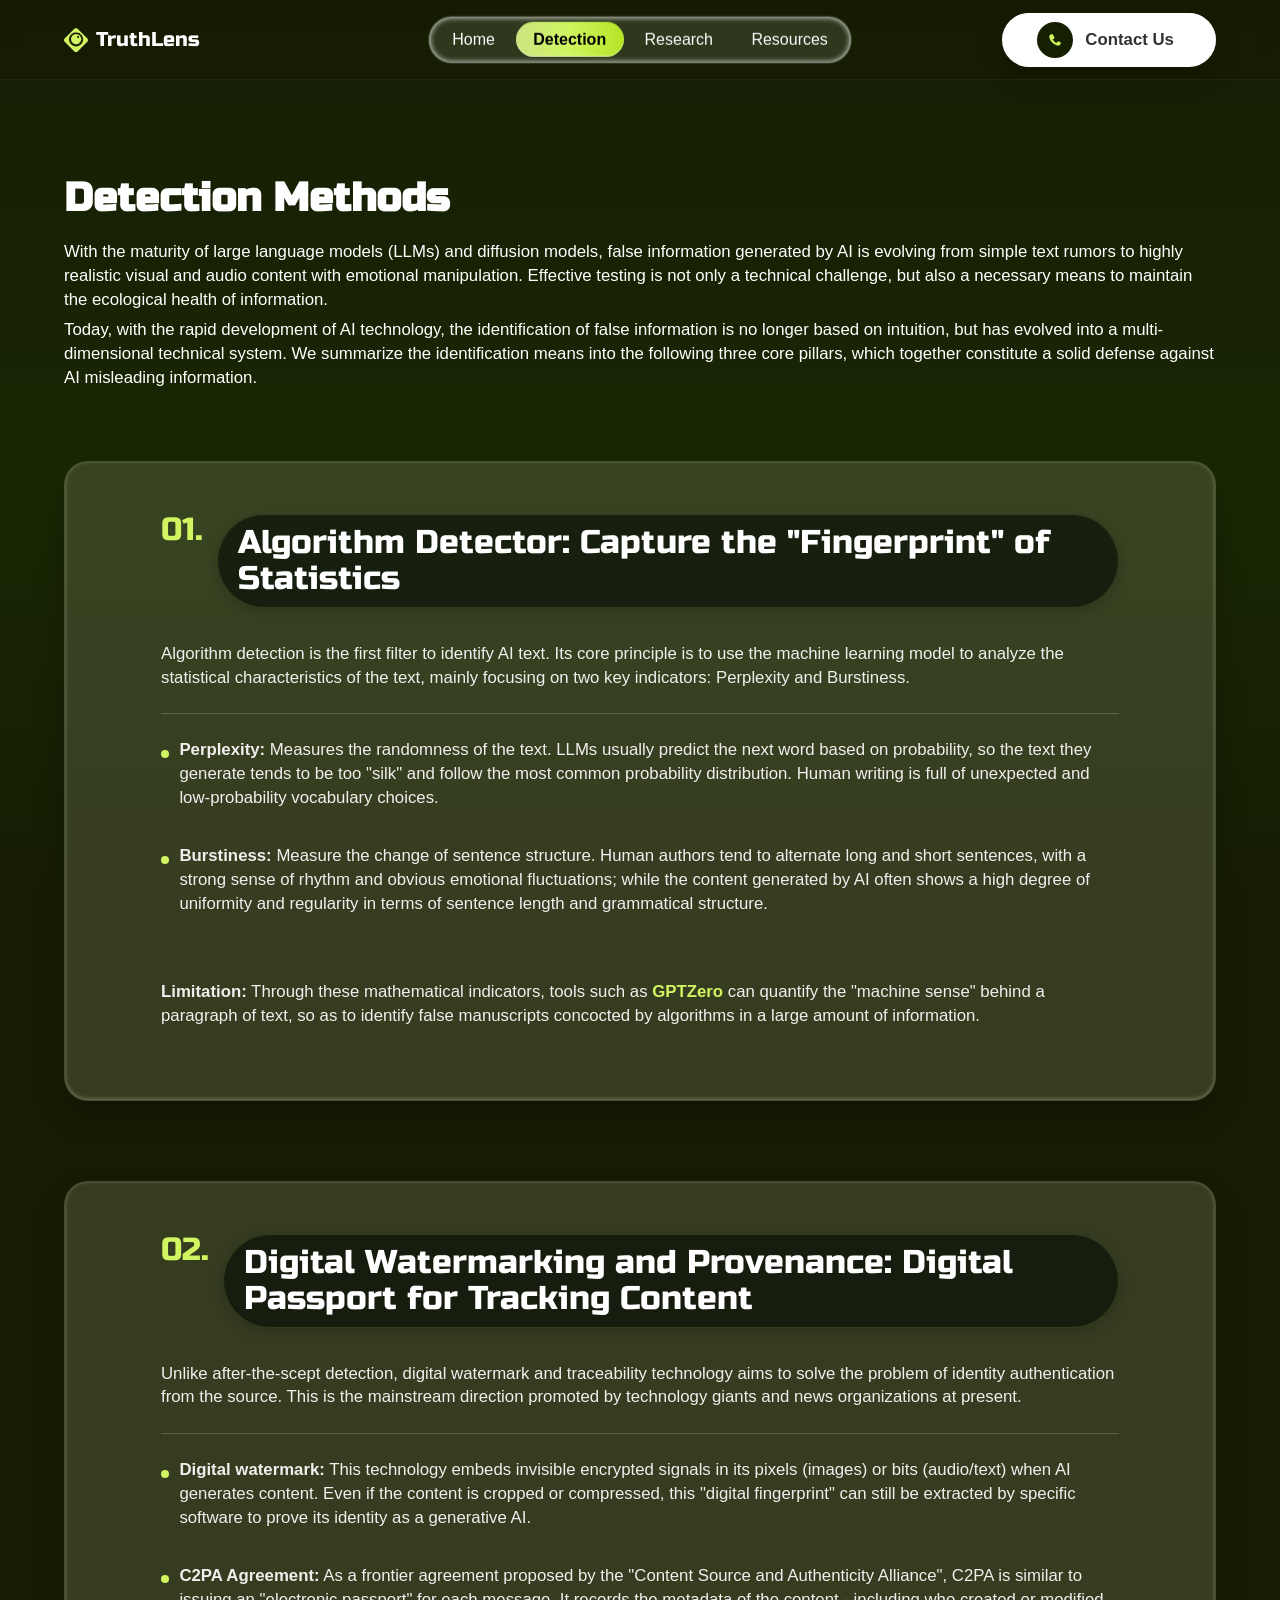
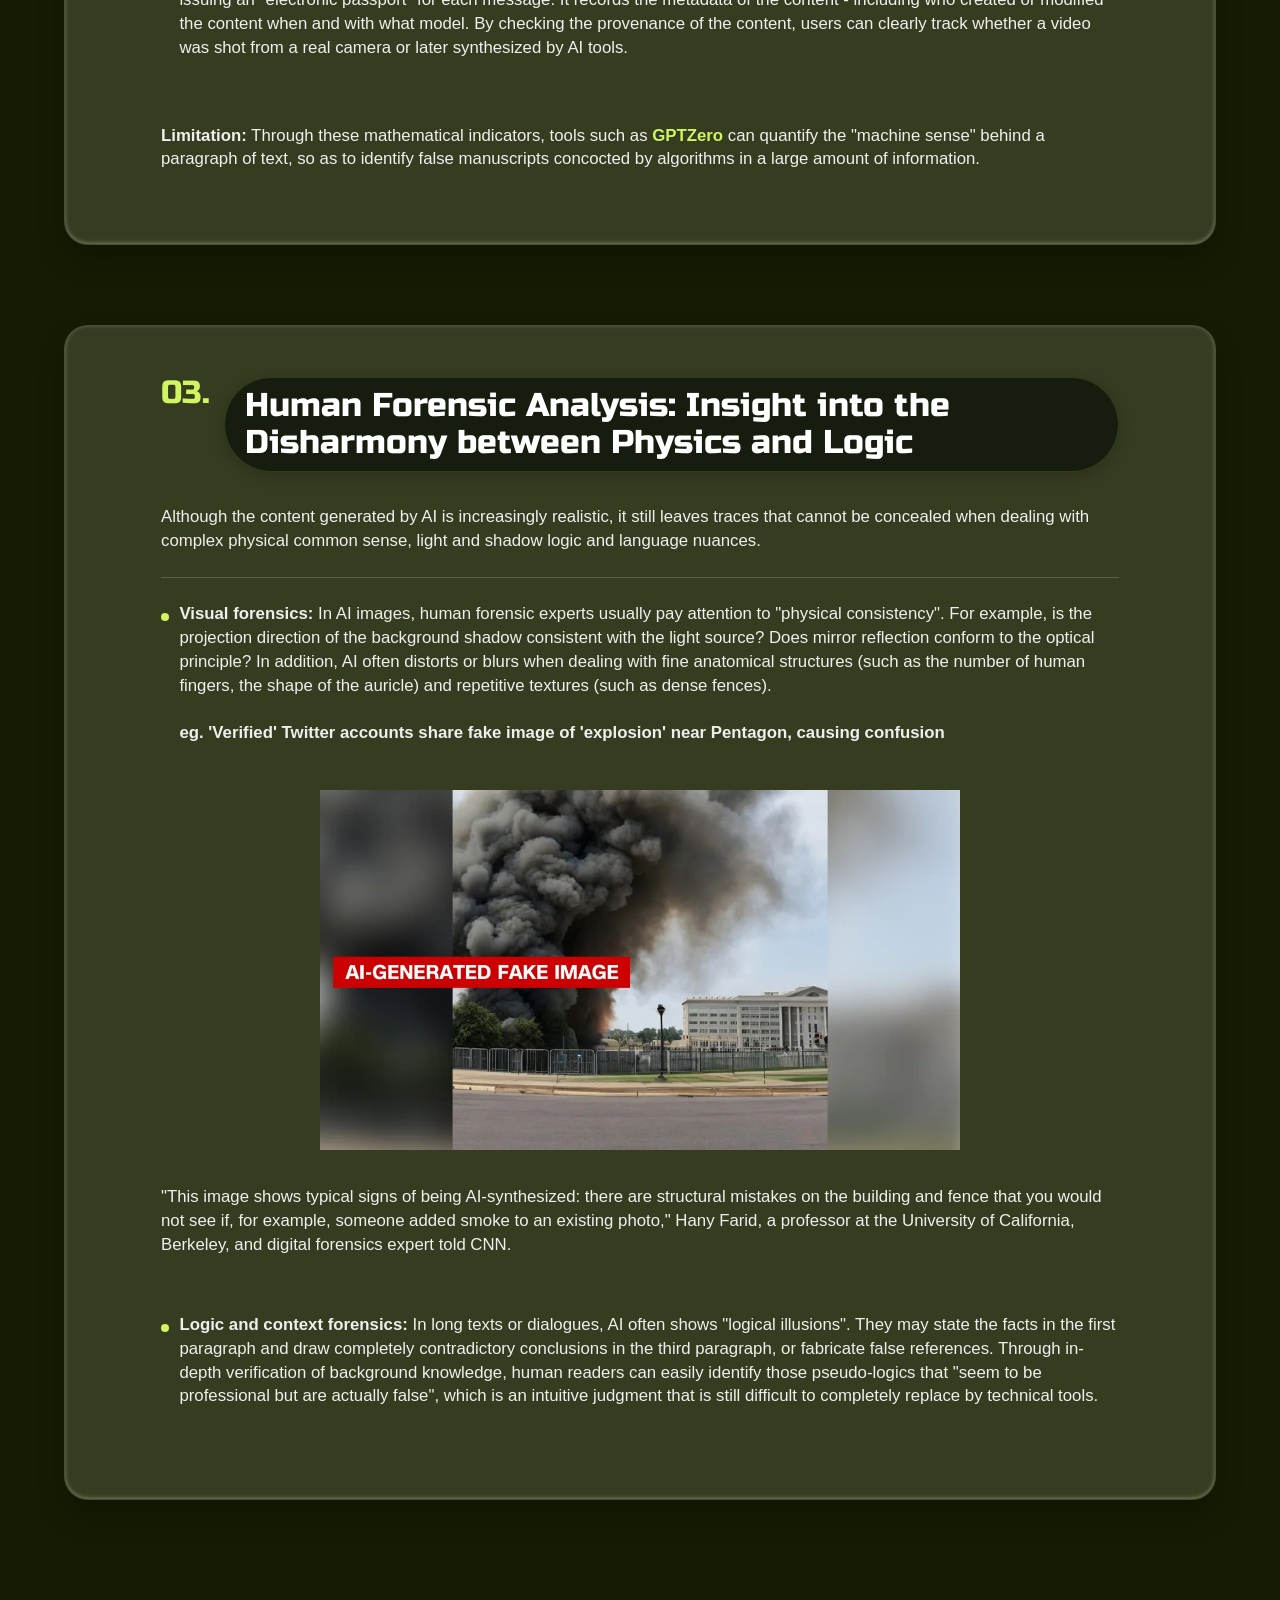
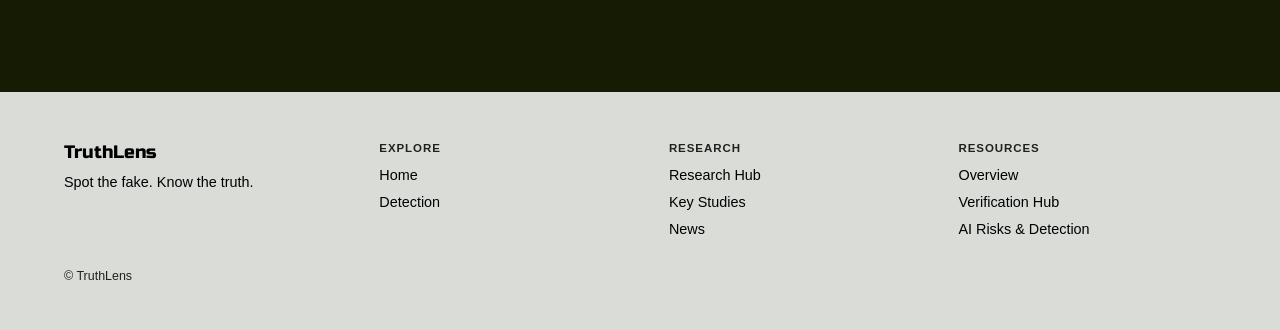
==== detection.html @ dc4f5277 "首次上传" ====
﻿<!DOCTYPE html>
<html lang="en">
  <head>
    <meta charset="utf-8" />
    <meta name="viewport" content="width=device-width, initial-scale=1" />
    <title>Detection - TruthLens</title>
    <link rel="stylesheet" href="css/main.css" />
  </head>
  <body class="tl-page-detection">
    <header class="tl-header">
      <div class="tl-header__inner wrap">
        <a class="tl-brand" href="index.html">
          <img
            src="assets/figma/logo-mark.svg"
            width="24"
            height="24"
            alt=""
          />
          <span class="tl-brand__text">TruthLens</span>
        </a>
        <button
          type="button"
          class="tl-nav-toggle"
          aria-expanded="false"
          aria-controls="tl-nav"
        >
          Menu
        </button>
        <nav id="tl-nav" class="tl-nav" aria-label="Primary">
          <div class="tl-nav__track">
            <a class="tl-nav__item" href="index.html">Home</a>
            <a class="tl-nav__item is-active" href="detection.html">Detection</a>
            <div class="tl-nav__drop">
              <a class="tl-nav__item" href="research.html">Research</a>
              <div class="tl-nav__drop-panel tl-nav__drop-panel--soft tl-nav__drop-panel--research" role="menu">
                <a href="research-key-studies.html" role="menuitem">Key Studies</a>
                <a href="research-news.html" role="menuitem">News</a>
              </div>
            </div>
            <div class="tl-nav__drop">
              <a class="tl-nav__item" href="resources.html">Resources</a>
              <div class="tl-nav__drop-panel tl-nav__drop-panel--soft tl-nav__drop-panel--resources" role="menu">
                <a href="resources-verification-hub.html" role="menuitem">Verification Hub</a>
                <a href="resources-ai-risks.html" role="menuitem">AI Risks &amp; Detection</a>
              </div>
            </div>
          </div>
          <a
            class="tl-contact"
            href="mailto:hello@truthlens.example"
          >
            <img
              src="assets/figma/phone-icon.svg"
              alt=""
              width="18"
              height="18"
            />
            <span>Contact Us</span>
          </a>
        </nav>
      </div>
    </header>

    <main class="tl-section tl-section--tight-top">
      <div class="wrap" style="padding-top: 4rem">
        <h1 class="tl-h2">Detection Methods</h1>
        <div class="tl-page-intro">
          <p>
            With the maturity of large language models (LLMs) and diffusion
            models, false information generated by AI is evolving from simple
            text rumors to highly realistic visual and audio content with
            emotional manipulation. Effective testing is not only a technical
            challenge, but also a necessary means to maintain the ecological
            health of information.
          </p>
          <p>
            Today, with the rapid development of AI technology, the
            identification of false information is no longer based on intuition,
            but has evolved into a multi-dimensional technical system. We
            summarize the identification means into the following three core
            pillars, which together constitute a solid defense against AI
            misleading information.
          </p>
        </div>

        <article
          id="detect-algorithm"
          class="tl-module tl-module--detect"
          data-accordion
          data-open="true"
        >
          <button
            type="button"
            class="tl-module__toggle"
            data-accordion-toggle
            aria-controls="detect-algorithm-body"
            aria-expanded="true"
          >
            <span class="tl-module__head">
              <span class="tl-module__num">01.</span>
              <span class="tl-module__title"
                >Algorithm Detector: Capture the "Fingerprint" of Statistics</span
              >
            </span>
            <span class="tl-module__chev" aria-hidden="true"></span>
          </button>
          <div id="detect-algorithm-body" class="tl-module__body" data-accordion-body>
            <p>
              Algorithm detection is the first filter to identify AI text. Its
              core principle is to use the machine learning model to analyze
              the statistical characteristics of the text, mainly focusing on
              two key indicators: Perplexity and Burstiness.
            </p>
            <hr class="tl-module__rule" />
            <ul>
              <li>
                <strong>Perplexity:</strong> Measures the randomness of the
                text. LLMs usually predict the next word based on probability,
                so the text they generate tends to be too "silk" and follow the
                most common probability distribution. Human writing is full of
                unexpected and low-probability vocabulary choices.
              </li>
              <li>
                <strong>Burstiness:</strong> Measure the change of sentence
                structure. Human authors tend to alternate long and short
                sentences, with a strong sense of rhythm and obvious emotional
                fluctuations; while the content generated by AI often shows a
                high degree of uniformity and regularity in terms of sentence
                length and grammatical structure.
              </li>
            </ul>
            <p class="tl-module__limit">
              <strong>Limitation:</strong> Through these mathematical
              indicators, tools such as
              <span class="tl-note-link">GPTZero</span> can quantify the
              "machine sense" behind a paragraph of text, so as to identify
              false manuscripts concocted by algorithms in a large amount of
              information.
            </p>
          </div>
        </article>

        <article
          id="detect-provenance"
          class="tl-module tl-module--detect"
          data-accordion
          data-open="true"
        >
          <button
            type="button"
            class="tl-module__toggle"
            data-accordion-toggle
            aria-controls="detect-provenance-body"
            aria-expanded="true"
          >
            <span class="tl-module__head">
              <span class="tl-module__num">02.</span>
              <span class="tl-module__title"
                >Digital Watermarking and Provenance: Digital Passport for
                Tracking Content</span
              >
            </span>
            <span class="tl-module__chev" aria-hidden="true"></span>
          </button>
          <div id="detect-provenance-body" class="tl-module__body" data-accordion-body>
            <p>
              Unlike after-the-scept detection, digital watermark and
              traceability technology aims to solve the problem of identity
              authentication from the source. This is the mainstream direction
              promoted by technology giants and news organizations at present.
            </p>
            <hr class="tl-module__rule" />
            <ul>
              <li>
                <strong>Digital watermark:</strong> This technology embeds
                invisible encrypted signals in its pixels (images) or bits
                (audio/text) when AI generates content. Even if the content is
                cropped or compressed, this "digital fingerprint" can still be
                extracted by specific software to prove its identity as a
                generative AI.
              </li>
              <li>
                <strong>C2PA Agreement:</strong> As a frontier agreement
                proposed by the "Content Source and Authenticity Alliance",
                C2PA is similar to issuing an "electronic passport" for each
                message. It records the metadata of the content - including who
                created or modified the content when and with what model. By
                checking the provenance of the content, users can clearly track
                whether a video was shot from a real camera or later
                synthesized by AI tools.
              </li>
            </ul>
            <p class="tl-module__limit">
              <strong>Limitation:</strong> Through these mathematical
              indicators, tools such as
              <span class="tl-note-link">GPTZero</span> can quantify the
              "machine sense" behind a paragraph of text, so as to identify
              false manuscripts concocted by algorithms in a large amount of
              information.
            </p>
          </div>
        </article>

        <article
          id="detect-forensics"
          class="tl-module tl-module--detect"
          data-accordion
          data-open="true"
        >
          <button
            type="button"
            class="tl-module__toggle"
            data-accordion-toggle
            aria-controls="detect-forensics-body"
            aria-expanded="true"
          >
            <span class="tl-module__head">
              <span class="tl-module__num">03.</span>
              <span class="tl-module__title"
                >Human Forensic Analysis: Insight into the Disharmony between
                Physics and Logic</span
              >
            </span>
            <span class="tl-module__chev" aria-hidden="true"></span>
          </button>
          <div id="detect-forensics-body" class="tl-module__body" data-accordion-body>
            <p>
              Although the content generated by AI is increasingly realistic,
              it still leaves traces that cannot be concealed when dealing with
              complex physical common sense, light and shadow logic and
              language nuances.
            </p>
            <hr class="tl-module__rule" />
            <ul>
              <li>
                <strong>Visual forensics:</strong> In AI images, human forensic
                experts usually pay attention to "physical consistency". For
                example, is the projection direction of the background shadow
                consistent with the light source? Does mirror reflection
                conform to the optical principle? In addition, AI often
                distorts or blurs when dealing with fine anatomical structures
                (such as the number of human fingers, the shape of the auricle)
                and repetitive textures (such as dense fences).<br /><br />
                <strong
                  >eg. 'Verified' Twitter accounts share fake image of
                  'explosion' near Pentagon, causing confusion</strong
                >
              </li>
            </ul>
            <div class="tl-module__visual">
              <img
                src="assets/figma/pentagon-forensics.png"
                alt="Example of an AI-generated fake image"
              />
            </div>
            <p class="tl-module__quote">
              "This image shows typical signs of being AI-synthesized: there
              are structural mistakes on the building and fence that you would
              not see if, for example, someone added smoke to an existing
              photo," Hany Farid, a professor at the University of California,
              Berkeley, and digital forensics expert told CNN.
            </p>
            <ul>
              <li>
                <strong>Logic and context forensics:</strong> In long texts or
                dialogues, AI often shows "logical illusions". They may state
                the facts in the first paragraph and draw completely
                contradictory conclusions in the third paragraph, or fabricate
                false references. Through in-depth verification of background
                knowledge, human readers can easily identify those
                pseudo-logics that "seem to be professional but are actually
                false", which is an intuitive judgment that is still difficult
                to completely replace by technical tools.
              </li>
            </ul>
          </div>
        </article>
      </div>
    </main>

    <footer class="tl-footer">
      <div class="wrap">
        <div class="tl-footer__grid">
          <div>
            <div class="tl-footer__brand">TruthLens</div>
            <p style="margin: 0; max-width: 280px">
              Spot the fake. Know the truth.
            </p>
          </div>
          <div>
            <h4>Explore</h4>
            <ul>
              <li><a href="index.html">Home</a></li>
              <li><a href="detection.html">Detection</a></li>
            </ul>
          </div>
          <div>
            <h4>Research</h4>
            <ul>
              <li><a href="research.html">Research Hub</a></li>
              <li><a href="research-key-studies.html">Key Studies</a></li>
              <li><a href="research-news.html">News</a></li>
            </ul>
          </div>
          <div>
            <h4>Resources</h4>
            <ul>
              <li><a href="resources.html">Overview</a></li>
              <li><a href="resources-verification-hub.html">Verification Hub</a></li>
              <li><a href="resources-ai-risks.html">AI Risks &amp; Detection</a></li>
            </ul>
          </div>
        </div>
        <p class="tl-footer__legal">&copy; TruthLens</p>
      </div>
    </footer>
    <script src="js/nav.js"></script>
  </body>
</html>
---- css/main.css ----
/* TruthLens — visual system from Figma (ai_website)
 * 布局模式：固定画板 1440×设计稿（非流式响应式）。
 * 视口 <1440px 时整页横向滚动，栅格与排版保持与 Figma 一致。 */
@import url("https://fonts.googleapis.com/css2?family=Russo+One&display=swap");

:root {
  --c-bg-top: #161c03;
  --c-bg-bottom: #192804;
  --c-bg-mid: #242e04;
  --c-lime: #d0f561;
  --c-lime-grad: linear-gradient(90deg, #cce482 0%, #d0f561 48.9%, #b5e425 100%);
  --c-nav-pill: rgba(148, 169, 138, 0.2);
  --c-text: #ffffff;
  --c-text-soft: rgba(255, 255, 255, 0.92);
  --c-contact-text: #333333;
  --c-card-glass: rgba(157, 163, 146, 0.3);
  --c-row-dark: rgba(15, 24, 15, 0.8);
  --c-pill-inner: rgba(255, 255, 255, 0.06);
  --c-accent-title: #d0f561;
  --footer-bg: #daddd7;
  --footer-text: #000000;
  --radius-pill: 32px;
  --radius-btn: 20px;
  --radius-card: 12px;
  --radius-cap: 80px;
  /* 与 Figma Frame 一致 */
  --canvas: 1440px;
  --gutter: 120px;
  --header-h: 80px;
  --font-body: Helvetica, "Helvetica Neue", Arial, sans-serif;
  --font-display: "Russo One", Helvetica, sans-serif;
  --shadow-nav-inset: inset 0 0 6px rgba(255, 255, 255, 1);
  --shadow-tab-inset:
    inset 0 -1px 1px rgba(243, 255, 231, 0.57),
    inset 0 1px 1px rgba(80, 131, 19, 0.15);
  --shadow-card-impact:
    0 4px 4.8px rgba(0, 0, 0, 0.82),
    inset 0 -1px 4px rgba(246, 255, 220, 0.8),
    inset 0 3px 1.6px rgba(71, 111, 2, 0.6);
  --grad-card: linear-gradient(131deg,
      rgba(208, 245, 97, 0.4) 3.2%,
      rgba(176, 208, 79, 0.4) 42.3%,
      rgba(138, 164, 57, 0.4) 98.3%);
  --grad-page: linear-gradient(180deg, #161c03 0%, #192804 55%, #161c03 100%);
}

*,
*::before,
*::after {
  box-sizing: border-box;
}

html {
  scroll-behavior: smooth;
}

body {
  margin: 0;
  font-family: var(--font-body);
  color: var(--c-text);
  background: var(--c-bg-top);
  background-image: var(--grad-page);
  background-attachment: fixed;
  line-height: 1.5;
  font-size: 16px;
  min-width: var(--canvas);
  overflow-x: auto;
}

img {
  max-width: 100%;
  height: auto;
  display: block;
}

a {
  color: inherit;
  text-decoration: none;
}

.wrap {
  width: var(--canvas);
  max-width: none;
  margin-inline: auto;
  padding-inline: var(--gutter);
  box-sizing: border-box;
}

.tl-visually-hidden {
  position: absolute;
  width: 1px;
  height: 1px;
  padding: 0;
  margin: -1px;
  overflow: hidden;
  clip: rect(0, 0, 0, 0);
  white-space: nowrap;
  border: 0;
}

.tl-artboard-body {
  background: #161c03;
  background-image: none;
}

.tl-artboard-page {
  position: relative;
  width: var(--canvas);
  margin: 0 auto;
}

.tl-artboard-page>img {
  width: var(--canvas);
  max-width: none;
}

.tl-artboard-link {
  position: absolute;
  z-index: 2;
  display: block;
  border-radius: 999px;
}

.tl-artboard-link:focus-visible {
  outline: 3px solid var(--c-lime);
  outline-offset: 2px;
}

.tl-artboard-link--brand {
  left: 96px;
  top: 14px;
  width: 204px;
  height: 52px;
  border-radius: 16px;
}

.tl-artboard-link--home {
  left: 332px;
  top: 17px;
  width: 120px;
  height: 40px;
}

.tl-artboard-link--detection {
  left: 486px;
  top: 17px;
  width: 150px;
  height: 40px;
}

.tl-artboard-link--research {
  left: 684px;
  top: 17px;
  width: 152px;
  height: 40px;
}

.tl-artboard-link--resources {
  left: 846px;
  top: 17px;
  width: 182px;
  height: 40px;
}

.tl-artboard-link--contact {
  left: 1152px;
  top: 15px;
  width: 169px;
  height: 52px;
}

/* —— Display / body text —— */
.tl-display {
  font-family: var(--font-display);
  font-weight: 400;
  letter-spacing: 0.02em;
}

.tl-h1 {
  font-family: var(--font-display);
  font-size: 48px;
  line-height: 48px;
  margin: 0 0 1rem;
  text-align: center;
}

.tl-h2 {
  font-family: var(--font-display);
  font-size: 40px;
  line-height: 1.1;
  margin: 0 0 1.25rem;
}

.tl-lead {
  font-size: 1.125rem;
  line-height: 1.55;
  color: var(--c-text-soft);
  max-width: 720px;
  margin: 0 auto;
  text-align: center;
}

.tl-body {
  font-size: 1.125rem;
  line-height: 1.55;
  color: var(--c-text-soft);
}

/* —— Header —— */
.tl-header {
  position: sticky;
  top: 0;
  z-index: 200;
  height: var(--header-h);
  display: flex;
  align-items: center;
  background: rgba(22, 28, 3, 0.55);
  backdrop-filter: blur(12px);
  border-bottom: 1px solid rgba(255, 255, 255, 0.06);
}

.tl-header__inner {
  display: flex;
  align-items: center;
  justify-content: space-between;
  gap: 1rem;
  width: 100%;
  position: relative;
}

.tl-brand {
  display: inline-flex;
  align-items: center;
  gap: 0.5rem;
  flex-shrink: 0;
}

.tl-brand img {
  width: 24px;
  height: 24px;
  max-width: none;
  flex-shrink: 0;
  object-fit: contain;
}

.tl-brand__text {
  font-family: var(--font-display);
  font-size: 1.25rem;
  color: #fff;
}

.tl-nav-toggle {
  display: none;
  border: 1px solid rgba(255, 255, 255, 0.2);
  background: rgba(255, 255, 255, 0.08);
  color: #fff;
  border-radius: 10px;
  padding: 0.45rem 0.75rem;
  font: inherit;
  cursor: pointer;
}

.tl-nav.open {
  left: 0;
}

.tl-nav {
  display: flex;
  align-items: center;
  gap: 1rem;
  flex: 1;
  justify-content: flex-end;
  position: static;
  min-height: 48px;
}

.tl-header .tl-nav .tl-nav__track {
  position: absolute;
  top: 50%;
  left: 50%;
  transform: translate(-50%, -50%);
}

.tl-nav__track {
  display: flex;
  align-items: center;
  gap: 0.2rem;
  padding: 0.35rem;
  border-radius: var(--radius-pill);
  background: var(--c-nav-pill);
  backdrop-filter: blur(20px);
  box-shadow: var(--shadow-nav-inset);
  border: 1px solid rgba(255, 255, 255, 0.08);
}

.tl-nav__item {
  position: relative;
  display: inline-flex;
  align-items: center;
  justify-content: center;
  min-height: 32px;
  padding: 0.35rem 1.1rem;
  border-radius: var(--radius-btn);
  font-size: 1rem;
  color: #fff;
  font-weight: 400;
  border: none;
  background: transparent;
  cursor: pointer;
  font-family: var(--font-body);
}

a.tl-nav__item:hover {
  background: rgba(255, 255, 255, 0.06);
}

.tl-nav__item.is-active {
  background: var(--c-lime-grad);
  color: #000;
  font-weight: 700;
  box-shadow: var(--shadow-tab-inset);
}

/* Resources tab uses image in Figma when active */
.tl-nav__item.is-active.tl-nav__item--resources {
  background-color: transparent;
  color: #000;
  font-weight: 700;
  background-size: cover;
  background-position: center;
  background-repeat: no-repeat;
}

.tl-nav__drop {
  position: relative;
}

.tl-nav__drop-panel {
  position: absolute;
  top: calc(100% + 12px);
  left: 50%;
  transform: translateX(-50%);
  min-width: 200px;
  padding: 0.65rem 0.75rem;
  border-radius: 12px;
  background: rgba(22, 28, 3, 0.92);
  border: 1px solid rgba(255, 255, 255, 0.12);
  box-shadow: 0 16px 40px rgba(0, 0, 0, 0.45);
  opacity: 0;
  visibility: hidden;
  transition: opacity 0.15s ease, visibility 0.15s;
}

.tl-nav__drop-panel--soft {
  top: calc(100% + 10px);
  padding: 0.4rem 0.9rem 0.55rem;
  border-radius: 6px;
  background: #a9af9d;
  border: 1px solid #3d4b27;
  box-shadow:
    0 1px 0 rgba(255, 255, 255, 0.25) inset,
    0 6px 18px rgba(0, 0, 0, 0.35);
}

.tl-nav__drop-panel--soft::before {
  content: "";
  position: absolute;
  top: -8px;
  left: 50%;
  width: 16px;
  height: 16px;
  background: #a9af9d;
  border-left: 1px solid #3d4b27;
  border-top: 1px solid #3d4b27;
  transform: translateX(-50%) rotate(45deg);
}

.tl-nav__drop-panel--research {
  min-width: 166px;
}

.tl-nav__drop-panel--resources {
  min-width: 206px;
}

.tl-nav__drop-panel.tl-nav__drop-panel--soft a {
  position: relative;
  padding: 0.35rem 0;
  border-radius: 0;
  font-size: 0.95rem;
  line-height: 1.25;
  text-align: center;
  color: #fff;
  font-weight: 600;
  white-space: nowrap;
}

.tl-nav__drop-panel.tl-nav__drop-panel--soft a+a {
  margin-top: 0.2rem;
  padding-top: 0.5rem;
}

.tl-nav__drop-panel.tl-nav__drop-panel--soft a+a::before {
  content: "";
  position: absolute;
  top: 0;
  left: 0;
  right: 0;
  height: 1px;
  background: rgba(143, 191, 126, 0.7);
}

.tl-nav__drop-panel.tl-nav__drop-panel--soft a.is-current {
  color: var(--c-lime);
  font-weight: 700;
}

.tl-nav__drop-panel.tl-nav__drop-panel--soft a:hover {
  background: transparent;
  color: var(--c-lime);
}

.tl-nav__drop:hover .tl-nav__drop-panel,
.tl-nav__drop:focus-within .tl-nav__drop-panel {
  opacity: 1;
  visibility: visible;
}

.tl-nav__drop-panel a {
  display: block;
  padding: 0.45rem 0.5rem;
  border-radius: 8px;
  font-size: 0.9rem;
  color: var(--c-text-soft);
}

.tl-nav__drop-panel a:hover {
  background: rgba(208, 245, 97, 0.12);
  color: #fff;
}

.tl-nav__drop-panel small {
  display: block;
  font-size: 0.72rem;
  opacity: 0.75;
  margin-top: 0.15rem;
}

.tl-contact {
  display: inline-flex;
  align-items: center;
  justify-content: center;
  gap: 0.8rem;
  height: 54px;
  min-width: 214px;
  margin-left: 0.5rem;
  padding: 0 1.15rem 0 0.68rem;
  background-size: contain;
  background-repeat: no-repeat;
  background-position: center;
  background-color: #fff;
  border-radius: 999px;
  box-shadow:
    inset 0 1px 0 rgba(255, 255, 255, 0.75),
    0 10px 24px rgba(0, 0, 0, 0.18);
  font-weight: 700;
  font-size: 1.05rem;
  color: var(--c-contact-text);
  flex-shrink: 0;
}

.tl-contact img {
  width: 16px;
  height: 16px;
  padding: 10px;
  max-width: none;
  flex-shrink: 0;
  object-fit: contain;
  display: block;
  box-sizing: content-box;
  background: #142000;
  border-radius: 999px;
}

/* —— Hero —— */
.tl-hero {
  position: relative;
  min-height: 800px;
  display: flex;
  align-items: center;
  justify-content: center;
  text-align: center;
  overflow: hidden;
}

.tl-hero__media {
  position: absolute;
  inset: 0;
}

.tl-hero__media img {
  width: 100%;
  height: 100%;
  object-fit: cover;
  opacity: 0.8;
}

.tl-hero__shade {
  position: absolute;
  inset: 0;
  background: linear-gradient(180deg,
      rgba(22, 28, 3, 0.2) 0%,
      rgba(22, 28, 3, 0.5) 50.7%,
      #161c03 100%);
}

.tl-hero__content {
  position: relative;
  z-index: 1;
  padding: 2rem 1rem 4rem;
  max-width: 900px;
}

/* —— Sections —— */
.tl-section {
  padding: 80px 0;
  position: relative;
}

.tl-section--tight-top {
  padding-top: 2rem;
}

/* —— Where grid —— */
.tl-where-grid {
  display: grid;
  grid-template-columns: repeat(2, 1fr);
  gap: 1.25rem;
}

.tl-tile {
  position: relative;
  border-radius: var(--radius-card);
  min-height: 300px;
  padding: 1.75rem;
  display: flex;
  flex-direction: column;
  justify-content: flex-end;
  /* 设计稿遮罩拉伸时，用实色垫底避免露白或变形难看 */
  background-color: #252d14;
  background-size: cover;
  background-position: center;
  background-repeat: no-repeat;
  overflow: hidden;
  border: 1px solid rgba(0, 0, 0, 0.35);
  box-shadow: inset 0 0 6px rgba(255, 255, 255, 0.15);
}

.tl-tile--where-alt {
  background-color: #1e2612;
}

.tl-tile__icon {
  position: absolute;
  top: 1.25rem;
  left: 1.25rem;
  width: 80px;
  height: 80px;
  flex-shrink: 0;
  border-radius: 50%;
  overflow: hidden;
  display: flex;
  align-items: center;
  justify-content: center;
  background: radial-gradient(circle at 35% 30%,
      rgba(240, 244, 230, 0.95) 0%,
      rgba(200, 210, 175, 0.55) 45%,
      rgba(160, 175, 130, 0.45) 100%);
  box-shadow:
    inset 0 1px 2px rgba(255, 255, 255, 0.45),
    0 2px 8px rgba(0, 0, 0, 0.35);
  border: 1px solid rgba(0, 0, 0, 0.2);
}

/* 避免全局 max-width:100% + 强制宽高把图标拉扁；保持比例居中 */
.tl-tile__icon {
  position: absolute;
  top: 1.25rem;
  left: 1.25rem;
  width: 80px;
  height: 80px;
  flex-shrink: 0;
  border-radius: 50%;
  display: flex;
  align-items: center;
  justify-content: center;
  background: radial-gradient(circle at 35% 30%,
      rgba(240, 244, 230, 0.95) 0%,
      rgba(200, 210, 175, 0.55) 45%,
      rgba(160, 175, 130, 0.45) 100%);
  box-shadow:
    inset 0 1px 2px rgba(255, 255, 255, 0.45),
    0 2px 8px rgba(0, 0, 0, 0.35);
  border: 1px solid rgba(0, 0, 0, 0.2);
}

.tl-tile__title {
  align-self: flex-start;
  font-weight: 700;
  font-size: 1.35rem;
  margin: 0 0 0.5rem;
}

.tl-tile__copy {
  display: flex;
  flex-direction: column;
  align-items: flex-start;
  width: 100%;
  max-width: 32rem;
  margin-top: auto;
}

.tl-tile p {
  margin: 0;
  align-self: flex-start;
  text-align: left;
  max-width: 32rem;
  font-size: 1.125rem;
  line-height: 1.5;
  color: var(--c-text-soft);
}

/* —— Detection band —— */
.tl-detect-band {
  position: relative;
  padding: 64px 0;
  overflow: hidden;
}

.tl-detect-band__bg {
  position: absolute;
  inset: 0;
}

.tl-detect-band__bg img {
  width: 100%;
  height: 100%;
  object-fit: cover;
  opacity: 0.4;
}

.tl-detect-band__overlay {
  position: absolute;
  inset: 0;
  background: linear-gradient(180deg,
      #161d04 0%,
      rgba(52, 52, 52, 0) 50.8%,
      #161d03 100%);
}

.tl-detect-band__inner {
  position: relative;
  z-index: 1;
}

.tl-detect-row {
  display: grid;
  grid-template-columns: auto 1fr;
  align-items: center;
  gap: 1rem 1.5rem;
  margin-bottom: 1rem;
  padding: 0.85rem 1.25rem;
  border-radius: 60px;
  background: var(--c-row-dark);
  backdrop-filter: blur(4px);
  box-shadow:
    inset 0 -2px 2px rgba(148, 184, 64, 0.3),
    inset 0 2px 2px rgba(255, 255, 255, 0.3);
}

.tl-detect-row__tag {
  display: inline-flex;
  align-items: center;
  justify-content: center;
  padding: 0.55rem 1.25rem;
  border-radius: 39px;
  border: 1px solid #000;
  background: var(--c-pill-inner);
  box-shadow: var(--shadow-nav-inset);
  font-size: 1.125rem;
  white-space: nowrap;
  color: #fff;
}

.tl-detect-row__tag.is-accent {
  background: var(--c-lime-grad);
  color: #000;
  font-weight: 600;
  border-color: transparent;
  box-shadow: var(--shadow-tab-inset);
}

.tl-detect-row p {
  margin: 0;
  font-size: 1.125rem;
  color: var(--c-text-soft);
}

/* —— AI Models split —— */
.tl-split {
  display: grid;
  grid-template-columns: 1fr 480px;
  gap: 2rem;
  align-items: center;
}

.tl-split__visual img {
  width: 100%;
  border-radius: 22px;
  box-shadow: 0 12px 40px rgba(0, 0, 0, 0.4);
}

.tl-btn-lime {
  display: inline-flex;
  align-items: center;
  gap: 0.4rem;
  margin-top: 1.5rem;
  padding: 0.65rem 1.35rem;
  border-radius: var(--radius-cap);
  background: var(--c-lime-grad);
  color: #333;
  font-weight: 700;
  font-size: 0.875rem;
  box-shadow:
    inset 0 -1px 2px rgba(239, 255, 217, 0.8),
    inset 0 2px 2px rgba(125, 179, 8, 0.44);
  border: none;
  cursor: pointer;
  font-family: var(--font-body);
}

.tl-btn-lime:hover {
  filter: brightness(1.05);
}

.tl-btn-lime--home-cta {
  gap: 0.65rem;
  margin-top: 2rem;
  padding: 0.65rem 0.75rem 0.65rem 1.45rem;
  font-size: 0.95rem;
}

.tl-btn-lime__arrow {
  display: inline-flex;
  align-items: center;
  justify-content: center;
  width: 24px;
  height: 24px;
  border-radius: 999px;
  background: #050707;
  color: #fff;
  font-size: 0.8rem;
  line-height: 1;
}

/* —— Impact bento —— */
.tl-impact-head {
  text-align: center;
  max-width: 720px;
  margin: 0 auto 2.5rem;
}

.tl-bento {
  width: 1090px;
  margin: 0 auto;
  display: grid;
  grid-template-columns: 490px 580px;
  /* 固定两列 */
  gap: 22px 24px;
  align-items: start;
}

.tl-bento__card {
  padding: 44px 54px;
  border-radius: 10px;
}

.tl-bento__card--lime {
  background-image: var(--grad-card);
}

.tl-bento__card--soft {
  background: rgba(218, 225, 214, 0.36);
}

.tl-bento__card--dark {
  background: rgba(30, 35, 22, 0.85);
  border: 1px solid rgba(255, 255, 255, 0.06);
}

.tl-bento__card h3 {
  margin: 0 0 0.75rem;
  font-size: 1.35rem;
  font-weight: 700;
}

.tl-bento__card p {
  margin: 0;
  font-size: 1.05rem;
  line-height: 1.55;
  color: var(--c-text-soft);
}

.tl-stat-big {
  font-family: var(--font-display);
  font-size: 2.5rem;
  margin: 0.5rem 0;
}

.tl-highlight {
  font-family: var(--font-display);
  color: var(--c-lime);
  font-size: 2rem;
}

.tl-bars {
  margin-top: 1rem;
  max-width: 260px;
}

.tl-bars img {
  width: 100%;
  height: auto;
}

.tl-source-note {
  margin-top: 0.75rem;
  font-size: 0.875rem;
  opacity: 0.85;
}

.tl-bento__card--span2 {
  grid-column: span 1;
}

.tl-bento__tall {
  grid-row: span 2;
}

/* —— Research hub hero —— */
.tl-hub {
  position: relative;
  isolation: isolate;
  min-height: 1080px;
  display: flex;
  flex-direction: column;
  align-items: center;
  justify-content: center;
  text-align: center;
  padding: 96px var(--gutter) 64px;
  overflow: hidden;
}

.tl-hub__bg {
  position: absolute;
  inset: 0;
}

.tl-hub__bg img {
  width: 100%;
  height: 100%;
  object-fit: cover;
}

.tl-hub__grad {
  position: absolute;
  inset: 0;
  background: linear-gradient(127.2deg,
      rgba(21, 27, 2, 0.8) 2.5%,
      rgba(22, 28, 3, 0.8) 81.2%);
}

.tl-hub__veil {
  position: absolute;
  inset: 0;
  backdrop-filter: blur(4px);
  background: rgba(14, 25, 2, 0.1);
}

.tl-hub__content {
  position: relative;
  z-index: 2;
  display: flex;
  flex-direction: column;
  align-items: center;
  max-width: 980px;
  margin: 0 auto;
  text-align: center;
}

.tl-hub__content .tl-lead {
  max-width: 640px;
}

.tl-hub-search {
  display: flex;
  align-items: center;
  margin-top: 2rem;
  width: min(880px, 100%);
  max-width: 100%;
  padding: 0.4rem;
  border-radius: 100px;
  background: var(--c-nav-pill);
  backdrop-filter: blur(20px);
  box-shadow: var(--shadow-nav-inset);
  border: 1px solid rgba(255, 255, 255, 0.12);
}

.tl-hub-search input {
  flex: 1;
  border: none;
  background: transparent;
  color: #fff;
  font: inherit;
  padding: 0.75rem 1.25rem;
  min-width: 0;
}

.tl-hub-search input::placeholder {
  color: rgba(255, 255, 255, 0.45);
}

.tl-hub-search input:focus {
  outline: none;
}

.tl-hub-search button {
  border: none;
  border-radius: 40px;
  padding: 0.55rem 1.5rem;
  background: var(--c-lime-grad);
  font-weight: 700;
  font-size: 1.25rem;
  color: #000;
  cursor: pointer;
  box-shadow: var(--shadow-tab-inset);
  font-family: var(--font-body);
}

/* 子导航：三角形 + 长方形（与稿中「气泡接矩形」一致，避免位图拉伸） */
.tl-subpanel {
  display: none;
  flex-direction: column;
  align-items: center;
  width: 176px;
  z-index: 5;
  filter: drop-shadow(0 10px 24px rgba(0, 0, 0, 0.4));
}

.tl-subpanel--floating {
  position: absolute;
  top: 1rem;
  right: var(--gutter);
}

.tl-subpanel--static {
  position: static;
  margin: 0 auto 2rem;
  filter: drop-shadow(0 6px 16px rgba(0, 0, 0, 0.35));
}

.tl-subpanel__caret {
  width: 0;
  height: 0;
  border-left: 13px solid transparent;
  border-right: 13px solid transparent;
  border-bottom: 15px solid rgba(18, 24, 8, 0.98);
  z-index: 2;
}

.tl-subpanel__box {
  width: 100%;
  margin-top: -2px;
  background: rgba(18, 24, 8, 0.98);
  border: 1px solid rgba(255, 255, 255, 0.16);
  border-radius: 2px 2px 14px 14px;
  padding: 0.45rem 0.6rem 0.65rem;
  box-shadow: inset 0 1px 0 rgba(255, 255, 255, 0.07);
}

.tl-subpanel__link {
  display: block;
  font-size: 0.875rem;
  padding: 0.28rem 0.2rem;
  color: rgba(255, 255, 255, 0.95);
  text-align: center;
  font-weight: 400;
}

.tl-subpanel__link:hover {
  color: var(--c-lime);
}

.tl-subpanel__link.is-active {
  color: var(--c-lime);
  font-weight: 700;
}

.tl-subpanel__rule {
  height: 1px;
  margin: 0.3rem 0.15rem;
  background: rgba(255, 255, 255, 0.2);
}

/* —— Resources page hero —— */
.tl-rhero {
  position: relative;
  isolation: isolate;
  min-height: 800px;
  padding: calc(var(--header-h) + 48px) 0 48px;
  overflow: hidden;
}

.tl-rhero__bg {
  position: absolute;
  inset: 0;
  background: linear-gradient(118deg, rgb(80, 95, 29) 0.66%, #161c03 97.7%);
}

.tl-rhero__shot {
  position: absolute;
  right: 16px;
  top: 118px;
  width: 786px;
  height: auto;
  opacity: 1;
  pointer-events: none;
}

.tl-rhero__shot img {
  width: 100%;
  height: auto;
  display: block;
}

.tl-rhero__shot--risks {
  overflow: visible;
  border-radius: 0;
}

.tl-rhero__shot--risks img {
  width: 100%;
  max-width: none;
  margin-left: 0;
}

.tl-rhero .wrap {
  position: relative;
  z-index: 1;
}

/* Resource cards */
.tl-rcard {
  border-radius: var(--radius-card);
  padding: 1.25rem 1.5rem;
  margin-bottom: 1rem;
  background: var(--c-card-glass);
  box-shadow:
    2px 2px 4px rgba(47, 60, 35, 0.3),
    inset 0 0 4px rgba(203, 255, 119, 0.3);
}

.tl-rcard h3 {
  margin: 0 0 0.5rem;
  font-size: 1.35rem;
}

.tl-rcard p {
  margin: 0;
  font-size: 1.125rem;
  color: var(--c-text-soft);
}

.tl-tool-pill {
  display: inline-flex;
  flex-wrap: wrap;
  align-items: baseline;
  gap: 0.5rem 1rem;
  padding: 0.65rem 1.25rem;
  border-radius: 39px;
  border: 1px solid #000;
  background: var(--c-pill-inner);
  box-shadow: var(--shadow-nav-inset);
  margin-bottom: 1rem;
}

.tl-tool-pill .tl-tag {
  font-family: var(--font-display);
  color: var(--c-lime);
  font-size: 32px;
}

.tl-tool-grid {
  display: grid;
  gap: 2rem;
  align-items: start;
  grid-template-columns: 1fr 1fr;
}

.tl-tool-grid--flip .tl-tool-grid__text {
  order: 2;
}

.tl-tool-grid--flip .tl-tool-grid__media {
  order: 1;
}

.tl-tool-grid__media img {
  width: 100%;
  max-width: 500px;
  margin-inline: auto;
  border-radius: 12px;
  object-fit: cover;
}

.tl-fact-grid {
  display: grid;
  gap: 1.5rem;
  grid-template-columns: repeat(2, 1fr);
}

.tl-fact {
  display: grid;
  grid-template-columns: auto 1fr;
  gap: 1rem;
  align-items: start;
}

.tl-fact img {
  width: 120px;
  height: auto;
  border-radius: 8px;
}

.tl-fact h4 {
  margin: 0 0 0.35rem;
  color: var(--c-accent-title);
  font-size: 1.35rem;
}

/* Study cards */
.tl-study-grid {
  display: grid;
  gap: 1.25rem;
  grid-template-columns: repeat(auto-fill, minmax(300px, 1fr));
}

.tl-study-grid--feature {
  grid-template-columns: repeat(2, minmax(0, 1fr));
  gap: 2rem 1.75rem;
}

.tl-study {
  display: flex;
  flex-direction: column;
  min-height: 470px;
  background: rgba(66, 76, 47, 0.88);
  border: 1px solid rgba(255, 255, 255, 0.08);
  border-radius: 24px;
  padding: 2rem 2.45rem 2rem;
  box-shadow:
    2px 2px 4px rgba(47, 60, 35, 0.3),
    inset 0 0 4px rgba(203, 255, 119, 0.12);
}

.tl-study h3 {
  margin: 0 0 1.25rem;
  font-size: 1.15rem;
  line-height: 1.35;
}

.tl-study .meta {
  font-size: 0.95rem;
  opacity: 0.85;
  margin-bottom: 1.1rem;
}

.tl-study p {
  margin: 0;
  font-size: 0.92rem;
  color: var(--c-text-soft);
  line-height: 1.55;
}

.tl-study .tl-btn-lime {
  margin-top: auto;
  align-self: flex-start;
}

/* News */
.tl-cat {
  margin-bottom: 3.25rem;
}

.tl-cat__bar {
  display: inline-flex;
  flex-wrap: wrap;
  gap: 0.75rem;
  align-items: center;
  width: fit-content;
  min-width: 760px;
  max-width: 100%;
  padding: 1rem 2.25rem;
  border-radius: 30px;
  background: rgba(208, 245, 97, 0.14);
  border: 1px solid rgba(208, 245, 97, 0.28);
  box-shadow: var(--shadow-nav-inset);
  margin-bottom: 1.5rem;
  font-size: 1.05rem;
}

.tl-cat__bar strong {
  color: var(--c-lime);
  font-family: var(--font-display);
  font-size: 1.5rem;
  line-height: 1;
}

.tl-news-item {
  max-width: 1140px;
  padding: 1.85rem 0 2rem;
  border-bottom: 1px solid rgba(208, 245, 97, 0.5);
}

.tl-news-item h4 {
  margin: 0 0 1rem;
  font-size: 1.15rem;
  line-height: 1.35;
}

.tl-news-item h4 a {
  color: var(--c-lime);
  text-decoration: none;
  border-bottom: 1px dashed rgba(208, 245, 97, 0.45);
  transition: color 0.15s ease, border-color 0.15s ease;
}

.tl-news-item h4 a::after {
  content: " \2197";
  font-size: 0.9em;
  opacity: 0.85;
}

.tl-news-item h4 a:hover,
.tl-news-item h4 a:focus-visible {
  color: #eaffb0;
  border-bottom-color: #eaffb0;
  outline: none;
}

.tl-news-item h4 a:focus-visible {
  border-bottom-style: solid;
}

.tl-news-item__hint {
  display: block;
  margin-top: 0.35rem;
  font-size: 0.8rem;
  font-weight: 400;
  letter-spacing: 0.02em;
  color: rgba(208, 245, 97, 0.75);
}

.tl-news-item p {
  margin: 0;
  font-size: 1rem;
  color: var(--c-text-soft);
  line-height: 1.55;
  max-width: 1120px;
}

/* Detection inner numbered blocks */
.tl-module {
  border-radius: var(--radius-card);
  padding: 2rem 1.75rem;
  margin-bottom: 1.5rem;
  background: rgba(30, 35, 22, 0.65);
  border: 1px solid rgba(255, 255, 255, 0.08);
  box-shadow:
    inset 0 0 4px rgba(203, 255, 119, 0.12),
    0 4px 16px rgba(0, 0, 0, 0.25);
}

.tl-module__head {
  display: flex;
  gap: 1rem;
  align-items: baseline;
  margin-bottom: 1rem;
}

.tl-module__num {
  font-family: var(--font-display);
  font-size: 1.75rem;
  color: var(--c-lime);
}

.tl-module h2 {
  margin: 0;
  font-size: 1.35rem;
}

.tl-module h1 {
  margin: 0;
  font-size: 1.35rem;
}

.tl-module__rule {
  border: 0;
  height: 1px;
  margin: 1.5rem 0;
  background: rgba(255, 255, 255, 0.18);
}

.tl-module p,
.tl-module li {
  color: var(--c-text-soft);
}

/* —— Footer —— */
.tl-footer {
  background: var(--footer-bg);
  color: var(--footer-text);
  font-family: var(--font-body);
  padding: 48px 0 32px;
  margin-top: 2rem;
  font-size: 0.9rem;
}

.tl-footer a {
  color: var(--footer-text);
}

.tl-footer a:hover {
  text-decoration: underline;
}

.tl-footer__grid {
  display: grid;
  gap: 2rem;
  grid-template-columns: 1.1fr repeat(3, 1fr);
}

.tl-footer__brand {
  font-family: var(--font-display);
  font-size: 1.1rem;
  margin-bottom: 0.35rem;
}

.tl-footer h4 {
  margin: 0 0 0.5rem;
  font-size: 0.72rem;
  text-transform: uppercase;
  letter-spacing: 0.08em;
  opacity: 0.85;
}

.tl-footer ul {
  list-style: none;
  margin: 0;
  padding: 0;
}

.tl-footer li {
  margin-bottom: 0.35rem;
}

.tl-footnotes {
  margin-top: 2rem;
  padding-top: 1.25rem;
  border-top: 1px solid rgba(0, 0, 0, 0.12);
  font-size: 0.8rem;
  line-height: 1.45;
}

.tl-footnotes ol {
  margin: 0.5rem 0 0;
  padding-left: 1.2rem;
}

.tl-footer__legal {
  margin-top: 1.25rem;
  font-size: 0.78rem;
  opacity: 0.85;
}

/* Desktop fidelity refinements from figma-original */
.tl-where-grid {
  gap: 2.35rem;
}

.tl-tile {
  min-height: 342px;
  padding: 2rem 2.25rem 2rem;
  border-radius: 22px;
  border: 1px solid rgba(226, 239, 190, 0.18);
  box-shadow:
    0 10px 24px rgba(0, 0, 0, 0.36),
    inset 0 -2px 3px rgba(238, 246, 220, 0.42),
    inset 0 2px 2px rgba(255, 255, 255, 0.1);
}

.tl-tile__icon {
  position: absolute;
  top: 1.8rem;
  left: 1.85rem;
  width: 104px;
  height: 104px;
  display: block;
  object-fit: contain;
  background: none;
  border: 0;
  border-radius: 0;
  box-shadow: none;
}

.tl-tile__copy {
  width: min(100%, 34rem);
  margin-top: auto;
  margin-left: 0;
  text-align: left;
}

.tl-tile__title {
  align-self: flex-start;
  margin: 0 0 1rem;
  font-size: 2rem;
  line-height: 1.1;
  text-align: left;
}

.tl-tile p {
  align-self: flex-start;
  max-width: none;
  margin: 0;
  text-align: left;
  font-size: 1.05rem;
  line-height: 1.4;
}

.tl-detect-band {
  padding: 0;
  min-height: 900px;
  display: flex;
  align-items: center;
}

.tl-detect-band__overlay {
  background:
    linear-gradient(180deg, rgba(20, 29, 4, 0.92) 0%, rgba(20, 29, 4, 0.58) 35%, rgba(20, 29, 4, 0.9) 100%);
}

.tl-detect-band__inner {
  padding: 9rem 0 7rem;
}

.tl-detect-band .tl-lead {
  max-width: 920px;
  margin-bottom: 2.6rem;
  font-size: 1.05rem;
  line-height: 1.35;
}

.tl-detect-row {
  grid-template-columns: 320px 1fr;
  gap: 0 1.2rem;
  padding: 0.9rem 1.7rem;
  margin-bottom: 1.35rem;
  border-radius: 999px;
  background: rgba(8, 16, 10, 0.72);
  box-shadow:
    inset 0 0 0 1px rgba(137, 176, 79, 0.18),
    0 6px 20px rgba(0, 0, 0, 0.25);
}

.tl-detect-row__tag {
  padding: 0.85rem 1.55rem;
  font-size: 1rem;
  border-radius: 999px;
}

.tl-detect-row p {
  font-size: 1rem;
  line-height: 1.35;
}

.tl-home-models .tl-split {
  gap: 3.5rem;
  align-items: center;
}

.tl-home-models .tl-body {
  max-width: 640px;
  font-size: 1.05rem;
}

.tl-impact-head {
  max-width: 940px;
  margin-bottom: 3rem;
}

.tl-impact-head .tl-body {
  font-size: 1.05rem;
}

.tl-bento {
  width: 100%;
  max-width: 1090px;
  margin: 0 auto;
  display: grid;
  grid-template-columns: minmax(0, 490px) minmax(0, 580px);
  gap: 22px 24px;
  align-items: start;
}

.tl-bento__col {
  display: grid;
  gap: 22px;
  align-content: start;
}

.tl-bento__card {
  padding: 44px 54px;
  border-radius: 10px;
  min-width: 0;
  overflow: hidden;
  box-shadow:
    0 8px 18px rgba(0, 0, 0, 0.55),
    inset 0 -1px 4px rgba(246, 255, 220, 0.5),
    inset 0 2px 2px rgba(255, 255, 255, 0.16);
}

.tl-bento__card h3 {
  margin-bottom: 24px;
  font-size: 24px;
  line-height: 1.15;
  font-weight: 700;
}

.tl-bento__card p {
  font-size: 18px;
  line-height: 1.28;
}

.tl-bento__card--metric {
  min-height: 540px;
  display: flex;
  flex-direction: column;
}

.tl-impact-visual {
  margin-top: 120px;
  gap: 70px;
}

.tl-stat-big {
  font-size: 58px;
  font-weight: 800;
}

.tl-bento__card--metric h3,
.tl-bento__card--metric p {
  max-width: 390px;
  margin-inline: auto;
  margin-left: auto;
  margin-right: auto;
  text-align: center;
}

.tl-impact-visual {
  display: flex;
  align-items: flex-end;
  justify-content: center;
  gap: 70px;
  margin-top: auto;
  padding-top: 115px;
}

.tl-stat-big {
  font-family: var(--font-body);
  font-size: 58px;
  font-weight: 800;
  line-height: 0.95;
  letter-spacing: -0.04em;
}

.tl-bento__card--metric .tl-stat-big {
  min-width: 0;
  margin: 0;
  text-align: left;
  font-size: 58px;
  font-weight: 800;
}

.tl-bars {
  display: flex;
  align-items: flex-end;
  gap: 17px;
  height: 190px;
  max-width: none;
  margin: 0;
}

.tl-bars span {
  display: block;
  width: 19px;
  border-radius: 999px;
  background: linear-gradient(180deg, #eef7b3 0%, #7ae200 100%);
}

.tl-bars span:nth-child(1) {
  height: 76px;
  opacity: 0.62;
}

.tl-bars span:nth-child(2) {
  height: 92px;
  opacity: 0.7;
}

.tl-bars span:nth-child(3) {
  height: 110px;
  opacity: 0.78;
}

.tl-bars span:nth-child(4) {
  height: 128px;
  opacity: 0.84;
}

.tl-bars span:nth-child(5) {
  height: 146px;
  opacity: 0.9;
}

.tl-bars span:nth-child(6) {
  height: 164px;
  opacity: 0.95;
}

.tl-bars span:nth-child(7) {
  height: 182px;
  opacity: 1;
}

.tl-bento__card--assistant {
  min-height: 420px;
  text-align: left;
}

.tl-bento__card--assistant h3 {
  font-size: 24px;
  margin-bottom: 28px;
  text-align: left;
}

.tl-bento__card--assistant p {
  font-size: 24px;
  line-height: 1.12;
  text-align: left;
}

.tl-bento__card--assistant .tl-highlight {
  font-family: var(--font-body);
  color: var(--c-lime);
  font-size: 42px;
  font-weight: 800;
  line-height: 0.9;
  letter-spacing: -0.04em;
}

.tl-bento__card--consequence {
  min-height: 430px;
  text-align: left;
}

.tl-bento__card--consequence h3 {
  font-size: 25px;
  margin-bottom: 28px;
  text-align: left;
}

.tl-bento__card--consequence p {
  max-width: 400px;
  font-size: 23px;
  line-height: 1.16;
  text-align: left;
}

.tl-bento__card--why {
  min-height: 535px;
  padding: 52px 54px;
  display: flex;
  flex-direction: column;
  justify-content: center;
  text-align: center;
}

.tl-bento__card--why h3 {
  font-size: 25px;
  margin-bottom: 28px;
  text-align: center;
}

.tl-bento__card--why p {
  max-width: 420px;
  margin: 0 auto;
  font-size: 23px;
  line-height: 1.16;
  text-align: center;
}

.tl-page-intro {
  max-width: 1230px;
  margin: 0 0 4.5rem;
  font-size: 1.05rem;
  line-height: 1.42;
}

.tl-page-intro p {
  margin: 0 0 0.4rem;
}

.tl-module--detect {
  padding: 3.2rem 6rem 3.5rem;
  margin-bottom: 5rem;
  border-radius: 24px;
  background: rgba(117, 125, 92, 0.34);
  box-shadow:
    0 16px 28px rgba(0, 0, 0, 0.24),
    inset 0 -1px 4px rgba(239, 248, 215, 0.34);
}

.tl-module--detect .tl-module__head {
  gap: 0.9rem;
  align-items: flex-start;
  margin-bottom: 2.1rem;
}

.tl-module--detect .tl-module__num {
  font-size: 2rem;
  line-height: 1;
}

.tl-module--detect h2 {
  font-size: 2.05rem;
  line-height: 1.1;
  max-width: 60rem;
}

.tl-module__toggle {
  width: 100%;
  display: flex;
  align-items: center;
  justify-content: space-between;
  gap: 1rem;
  padding: 0;
  border: 0;
  background: transparent;
  color: inherit;
  font: inherit;
  text-align: left;
  cursor: pointer;
}

.tl-page-detection .tl-module__toggle {
  cursor: default;
  pointer-events: none;
}

.tl-page-detection .tl-module__chev {
  display: none;
}

.tl-module__title {
  display: inline-flex;
  align-items: center;
  min-height: 64px;
  padding: 0.7rem 1.3rem;
  border-radius: 999px;
  background: rgba(9, 16, 8, 0.7);
  box-shadow:
    inset 0 0 0 1px rgba(137, 176, 79, 0.22),
    0 4px 14px rgba(0, 0, 0, 0.18);
}

.tl-module__chev {
  width: 14px;
  height: 14px;
  border-right: 2px solid rgba(255, 255, 255, 0.8);
  border-bottom: 2px solid rgba(255, 255, 255, 0.8);
  transform: rotate(45deg);
  flex-shrink: 0;
  margin-right: 0.35rem;
}

.tl-module--detect p,
.tl-module--detect li {
  font-size: 1.05rem;
  line-height: 1.42;
}

.tl-module--detect ul {
  list-style: none;
  margin: 0;
  padding: 0;
}

.tl-module--detect li {
  position: relative;
  padding-left: 1.15rem;
  margin-bottom: 2.15rem;
}

.tl-module--detect li::before {
  content: "";
  position: absolute;
  left: 0;
  top: 0.7rem;
  width: 8px;
  height: 8px;
  border-radius: 50%;
  background: var(--c-lime);
}

.tl-module__limit {
  margin-top: 4rem;
}

.tl-note-link {
  color: var(--c-lime);
  font-weight: 700;
}

.tl-module__visual {
  margin: 2.8rem 0 2.2rem;
  text-align: center;
}

.tl-module__visual img {
  width: min(100%, 640px);
  margin: 0 auto;
  border-radius: 0;
  box-shadow: none;
}

.tl-module__quote {
  max-width: 64rem;
  margin: 0 auto 3.5rem;
  font-size: 1.05rem;
  line-height: 1.42;
}

.tl-rhero {
  min-height: 785px;
  padding: calc(var(--header-h) + 2.5rem) 0 0;
}

.tl-rhero__bg {
  background: linear-gradient(180deg, #161c03 0%, #172204 100%);
}

.tl-rhero__shot {
  right: 16px;
  top: 118px;
  width: 786px;
  opacity: 1;
}

.tl-rhero__body {
  max-width: 27rem;
  padding-top: 7.5rem;
}

.tl-rhero__body p {
  font-size: 1.05rem;
  line-height: 1.42;
}

.tl-tool-grid {
  grid-template-columns: 500px 1fr;
  gap: 3.4rem;
  margin-bottom: 4.8rem;
}

.tl-tool-grid--flip {
  grid-template-columns: 1fr 500px;
}

.tl-tool-grid--flip .tl-tool-grid__text {
  order: 1;
}

.tl-tool-grid--flip .tl-tool-grid__media {
  order: 2;
}

.tl-tool-grid__media img {
  max-width: 500px;
  border-radius: 14px;
}

.tl-tool-pill {
  min-height: 78px;
  padding: 1rem 2rem;
  margin-bottom: 2rem;
  border-radius: 999px;
}

.tl-tool-pill .tl-tag {
  font-size: 2rem;
}

.tl-tool-pill span:last-child {
  font-size: 1.35rem;
}

.tl-tool-grid__text p {
  font-size: 1.05rem;
  line-height: 1.42;
}

.tl-rcard--trace {
  min-height: 205px;
  padding: 2.4rem 3.5rem;
  display: flex;
  flex-direction: column;
  justify-content: center;
  margin-bottom: 2.4rem;
}

.tl-rcard--trace h3 {
  font-size: 1.95rem;
  margin-bottom: 1rem;
}

.tl-fact-grid {
  gap: 3rem 4.8rem;
}

.tl-fact img {
  width: 232px;
  border-radius: 0;
}

.tl-fact h4 {
  font-size: 1.25rem;
}

.tl-fact p {
  margin: 0;
  font-size: 1.05rem;
  line-height: 1.42;
}

.tl-risk-cards {
  display: grid;
  gap: 2.6rem;
}

.tl-rcard--risk {
  min-height: 238px;
  padding: 2.4rem 3.5rem;
  display: flex;
  flex-direction: column;
  justify-content: center;
}

.tl-rcard--risk h3 {
  font-size: 1.85rem;
  margin-bottom: 1.4rem;
}

.tl-rcard--risk p {
  font-size: 1.05rem;
  line-height: 1.42;
}

.tl-fingerprint {
  display: grid;
  grid-template-columns: 1fr 430px;
  gap: 4rem;
  align-items: start;
}

.tl-fingerprint__title {
  display: flex;
  align-items: center;
  gap: 1.1rem;
  margin: 0 0 2rem;
}

.tl-arrow-chip {
  display: inline-flex;
  align-items: center;
  justify-content: center;
  width: 2.75rem;
  height: 2.75rem;
  border-radius: 50%;
  background: var(--c-lime);
  color: #000;
  font-family: var(--font-display);
  font-size: 1.3rem;
  line-height: 1;
  text-decoration: none;
  transition: transform 0.15s ease, box-shadow 0.15s ease;
}

a.tl-arrow-chip:hover,
a.tl-arrow-chip:focus-visible {
  transform: translateY(-2px);
  box-shadow: 0 6px 14px rgba(208, 245, 97, 0.35);
  outline: none;
}

.tl-fingerprint__body p {
  margin: 0 0 2.1rem;
  font-size: 1.05rem;
  line-height: 1.42;
}

.tl-fingerprint__visual img {
  width: 100%;
  border-radius: 24px;
  box-shadow: 0 14px 28px rgba(0, 0, 0, 0.22);
}

.tl-literacy-grid {
  display: grid;
  grid-template-columns: repeat(2, minmax(0, 1fr));
  gap: 2.5rem;
}

.tl-rcard--literacy {
  min-height: 545px;
  padding: 3rem 3.6rem;
}

.tl-rcard--literacy h3 {
  font-size: 1.9rem;
  line-height: 1.2;
  margin-bottom: 1.8rem;
}

.tl-rcard--literacy p {
  font-size: 1.05rem;
  line-height: 1.42;
}

/* ============================================
   响应式适配 - 添加在 main.css 最末尾
   ============================================ */

/* 让内容在小于1440px时自适应收缩，而不是横向滚动 */
@media (max-width: 1440px) {
  :root {
    --gutter: clamp(20px, 5vw, 120px);
  }

  .wrap {
    width: 100%;
    max-width: 1440px;
    padding-inline: var(--gutter);
  }

  body {
    min-width: auto;
    overflow-x: hidden;
  }

  /* 让容器变成自适应宽度 */
  .tl-header__inner,
  .tl-hero__content,
  .tl-section .wrap {
    width: 100%;
  }
}

/* 平板设备 (768px - 1024px) */
@media (max-width: 1024px) {
  .tl-where-grid {
    grid-template-columns: repeat(2, 1fr);
    gap: 1rem;
  }

  .tl-split {
    grid-template-columns: 1fr;
    gap: 2rem;
  }

  .tl-bento {
    grid-template-columns: 1fr;
  }

  .tl-bento__tall {
    grid-row: auto;
  }

  .tl-tool-grid {
    grid-template-columns: 1fr;
  }

  .tl-tool-grid--flip .tl-tool-grid__text {
    order: 1;
  }

  .tl-fact-grid {
    grid-template-columns: repeat(2, 1fr);
  }

  .tl-footer__grid {
    grid-template-columns: repeat(2, 1fr);
    gap: 2rem;
  }

  .tl-subpanel--floating {
    position: static;
    margin: 0 auto 1rem;
  }

  .tl-hub {
    min-height: auto;
    padding: 60px 20px;
  }

  .tl-hub-search {
    width: 100%;
    max-width: 600px;
    margin-top: 1.5rem;
  }
}

/* 手机设备 (小于768px) */
@media (max-width: 768px) {
  .tl-h1 {
    font-size: clamp(2rem, 9vw, 2.6rem);
    line-height: 1.05;
  }

  .tl-h2 {
    font-size: 28px;
  }

  .tl-lead {
    font-size: 16px;
  }

  /* 移动端导航 */
  .tl-header {
    overflow: visible;
  }

  .tl-header__inner {
    gap: 0.75rem;
    justify-content: flex-start;
  }

  .tl-nav-toggle {
    display: inline-flex;
    align-items: center;
    justify-content: center;
    width: 44px;
    min-width: 44px;
    min-height: 44px;
    margin-left: auto;
    position: relative;
    z-index: 1101;
    font-size: 0;
  }

  .tl-nav-toggle::before {
    content: "≡";
    font-size: 1.35rem;
    line-height: 1;
  }

  .tl-nav {
    display: none;
    position: fixed;
    top: var(--header-h);
    right: calc(-1 * min(88vw, 320px) - 24px);
    left: auto;
    width: min(88vw, 320px);
    height: calc(100vh - var(--header-h));
    background: rgba(22, 28, 3, 0.98);
    backdrop-filter: blur(16px);
    flex-direction: column;
    align-items: stretch;
    padding: 1rem;
    transition: right 0.3s ease;
    z-index: 1000;
    gap: 1rem;
    flex: none;
  }

  body.tl-nav-open {
    overflow: hidden;
  }

  body.tl-nav-open::before {
    content: "";
    position: fixed;
    inset: var(--header-h) 0 0;
    background: rgba(0, 0, 0, 0.45);
    z-index: 999;
  }

  body.tl-nav-open .tl-nav {
    display: flex;
    right: 0;
  }

  .tl-nav .tl-nav__track {
    position: static;
    transform: none;
    flex-direction: column;
    width: 100%;
    background: transparent;
    padding: 0;
    gap: 0.5rem;
  }

  .tl-nav__item {
    width: 100%;
    justify-content: flex-start;
    padding: 0.8rem 1rem;
  }

  .tl-nav__drop-panel {
    position: static;
    opacity: 1;
    visibility: visible;
    transform: none;
    background: transparent;
    border: none;
    padding-left: 1rem;
    margin-top: 0.5rem;
    display: none;
  }

  .tl-nav__drop.active .tl-nav__drop-panel {
    display: block;
  }

  .tl-contact {
    margin-left: 0;
    justify-content: center;
    width: 100%;
    min-width: 0;
    margin-top: auto;
    padding: 0.8rem 1rem;
  }

  .tl-hero {
    min-height: calc(100svh - var(--header-h));
  }

  .tl-hero__content {
    width: min(100%, 22rem);
    max-width: 22rem;
    padding: 2rem 0 3rem;
  }

  /* 网格改为单列 */
  .tl-where-grid {
    grid-template-columns: 1fr;
  }

  .tl-tile {
    min-height: 260px;
  }

  .tl-tile__icon {
    width: 60px;
    height: 60px;
  }

  .tl-detect-row {
    grid-template-columns: 1fr;
    text-align: center;
    gap: 0.75rem;
  }

  .tl-detect-row__tag {
    white-space: normal;
    justify-content: center;
  }

  .tl-study-grid {
    grid-template-columns: 1fr;
  }

  .tl-fact-grid {
    grid-template-columns: 1fr;
  }

  .tl-fact {
    grid-template-columns: 60px 1fr;
  }

  .tl-fact img {
    width: 60px;
  }

  .tl-footer__grid {
    grid-template-columns: 1fr;
    text-align: center;
  }

  .tl-footer__brand {
    text-align: center;
  }

  .tl-module__head {
    flex-direction: column;
    gap: 0.25rem;
  }

  .tl-tool-pill .tl-tag {
    font-size: 24px;
  }

  .tl-hub {
    min-height: 760px;
    padding: 72px 20px 56px;
  }

  .tl-hub__content {
    width: min(100%, 22rem);
    max-width: 22rem;
  }

  .tl-hub-search {
    width: 100%;
    max-width: none;
    flex-direction: column;
    align-items: stretch;
    gap: 0.75rem;
    padding: 0.75rem;
    background: rgba(59, 71, 31, 0.52);
  }

  .tl-hub-search input {
    width: 100%;
    padding: 0.9rem 1rem;
    border-radius: 40px;
    background: rgba(255, 255, 255, 0.08);
  }

  .tl-hub-search button {
    width: 100%;
    font-size: 1.05rem;
    padding: 0.85rem 1rem;
  }

  .tl-rhero {
    min-height: auto;
    padding: calc(var(--header-h) + 32px) 0 40px;
  }

  .tl-rhero__shot {
    position: relative;
    right: auto;
    top: auto;
    width: min(100%, 30rem);
    margin: 2rem auto 0;
    opacity: 0.22;
  }

  .tl-rhero .wrap {
    display: grid;
    gap: 2rem;
  }
}

/* 小屏手机 (小于480px) */
@media (max-width: 480px) {

  .tl-h1,
  .tl-h2 {
    text-wrap: balance;
  }

  .tl-hero__content,
  .tl-hub__content {
    width: min(100%, 19rem);
    max-width: 19rem;
  }

  .tl-tile p {
    font-size: 0.9rem;
  }

  .tl-btn-lime {
    padding: 0.5rem 1rem;
    font-size: 0.8rem;
  }

  .tl-hub-search {
    flex-direction: column;
    background: transparent;
    gap: 0.75rem;
  }

  .tl-hub-search input {
    background: rgba(255, 255, 255, 0.1);
    border-radius: 40px;
  }

  .tl-hub-search button {
    width: 100%;
  }
}

/* Interaction and fidelity pass */
.tl-tile--olive {
  background-image: linear-gradient(180deg, #7c9335 0%, #73892f 100%);
}

.tl-tile--slate {
  background-image: linear-gradient(180deg, #59604d 0%, #4f5544 100%);
}

.tl-card-link,
.tl-actionable,
[data-href],
[data-focus-target] {
  cursor: pointer;
  transition:
    transform 0.2s ease,
    box-shadow 0.2s ease,
    border-color 0.2s ease,
    background-color 0.2s ease,
    filter 0.2s ease;
}

.tl-card-link:hover,
.tl-card-link:focus-visible,
.tl-actionable:hover,
.tl-actionable:focus-visible,
[data-href]:hover,
[data-href]:focus-visible,
[data-focus-target]:hover,
[data-focus-target]:focus-visible {
  transform: translateY(-6px);
  box-shadow:
    0 18px 36px rgba(0, 0, 0, 0.28),
    inset 0 -2px 4px rgba(239, 248, 215, 0.34);
}

.tl-card-link:focus-visible,
.tl-actionable:focus-visible,
[data-href]:focus-visible,
[data-focus-target]:focus-visible {
  outline: 2px solid var(--c-lime);
  outline-offset: 4px;
}

.tl-detect-row {
  text-decoration: none;
}

.tl-split__visual[data-href] {
  border-radius: 22px;
  overflow: hidden;
}

.tl-bento__card[data-href],
.tl-rcard--risk[data-href],
.tl-rcard--risk[data-focus-target],
.tl-tool-grid[data-href] {
  cursor: pointer;
}

.tl-module[data-accordion] {
  transition:
    transform 0.22s ease,
    box-shadow 0.22s ease,
    background-color 0.22s ease;
}

.tl-module[data-accordion]:hover {
  transform: translateY(-4px);
}

.tl-module__toggle {
  width: 100%;
  display: flex;
  align-items: flex-start;
  justify-content: space-between;
  gap: 1.5rem;
  padding: 0;
  margin: 0 0 2.1rem;
  border: 0;
  background: transparent;
  color: inherit;
  text-align: left;
  font: inherit;
  cursor: pointer;
}

.tl-module__toggle .tl-module__head {
  margin: 0;
  flex: 1;
}

.tl-module__title {
  display: block;
  font-family: var(--font-display);
  font-size: 2.05rem;
  line-height: 1.1;
  max-width: 60rem;
}

.tl-module__chev {
  position: relative;
  width: 2.6rem;
  height: 2.6rem;
  border-radius: 50%;
  flex-shrink: 0;
  margin-top: 0.1rem;
  border: 1px solid rgba(208, 245, 97, 0.32);
  background: rgba(12, 19, 8, 0.4);
  box-shadow: inset 0 0 0 1px rgba(255, 255, 255, 0.04);
}

.tl-module__chev::before,
.tl-module__chev::after {
  content: "";
  position: absolute;
  left: 50%;
  top: 50%;
  width: 0.9rem;
  height: 2px;
  border-radius: 999px;
  background: var(--c-lime);
  transform: translate(-50%, -50%);
  transition: transform 0.18s ease, opacity 0.18s ease;
}

.tl-module__chev::after {
  transform: translate(-50%, -50%) rotate(90deg);
}

.tl-module.is-collapsed .tl-module__chev::after {
  opacity: 1;
}

.tl-module:not(.is-collapsed) .tl-module__chev::after {
  opacity: 0;
}

.tl-module.is-collapsed {
  padding-bottom: 2.6rem;
}

.tl-module__body[hidden] {
  display: none;
}

.tl-tool-poster {
  display: flex;
  flex-direction: column;
  justify-content: space-between;
  min-height: 505px;
  padding: 1.9rem 2.25rem 2.1rem;
  border-radius: 10px;
  background: #f5f4f5;
  color: #252a34;
  box-shadow:
    0 18px 30px rgba(0, 0, 0, 0.22),
    inset 0 0 0 1px rgba(70, 54, 54, 0.08);
}

.tl-tool-poster__eyebrow {
  display: block;
  font-size: 3.2rem;
  line-height: 0.96;
  font-weight: 700;
  letter-spacing: -0.04em;
  color: #333846;
}

.tl-tool-poster__title {
  display: block;
  margin-top: 0.25rem;
  font-size: 3.25rem;
  line-height: 0.96;
  font-weight: 700;
  letter-spacing: -0.04em;
  color: #ca1f63;
}

.tl-tool-poster__copy {
  display: block;
  margin-top: 1.9rem;
  font-size: 1.05rem;
  line-height: 1.6;
  color: #3c3f46;
}

.tl-tool-poster__cta {
  display: inline-flex;
  align-items: center;
  justify-content: center;
  align-self: flex-start;
  min-width: 178px;
  margin-top: 2.15rem;
  padding: 1rem 1.35rem;
  border-radius: 6px;
  background: #cf275f;
  color: #ffffff;
  font-weight: 700;
  font-size: 0.95rem;
  letter-spacing: 0.01em;
}

.tl-fact {
  padding: 0.5rem;
  border-radius: 20px;
}

.tl-fingerprint__list {
  display: grid;
  gap: 1.65rem;
}

.tl-fingerprint__item {
  position: relative;
  display: block;
  width: 100%;
  padding: 0;
  border: 0;
  background: transparent;
  color: var(--c-text-soft);
  text-align: left;
  font: inherit;
  font-size: 1.05rem;
  line-height: 1.42;
  cursor: pointer;
  transition: color 0.18s ease, transform 0.18s ease;
}

.tl-fingerprint__item::before {
  content: "";
  position: absolute;
  left: -1.25rem;
  top: 0.15rem;
  bottom: 0.15rem;
  width: 4px;
  border-radius: 999px;
  background: transparent;
  transition: background-color 0.18s ease, box-shadow 0.18s ease;
}

.tl-fingerprint__item strong {
  color: #ffffff;
}

.tl-fingerprint__item:hover,
.tl-fingerprint__item:focus-visible,
.tl-fingerprint__item.is-active {
  color: #ffffff;
  transform: translateX(4px);
}

.tl-fingerprint__item:hover::before,
.tl-fingerprint__item:focus-visible::before,
.tl-fingerprint__item.is-active::before {
  background: var(--c-lime);
  box-shadow: 0 0 16px rgba(208, 245, 97, 0.2);
}

.tl-fingerprint__item--link {
  text-decoration: none;
}

.tl-fingerprint[data-active="visual"] .tl-fingerprint__visual img {
  filter: saturate(1);
  transform: translateY(0) rotate(0deg);
}

.tl-fingerprint[data-active="temporal"] .tl-fingerprint__visual img {
  filter: saturate(0.82) blur(0.6px);
  transform: translateY(8px) rotate(-1.2deg);
}

.tl-fingerprint__visual img {
  transition: filter 0.22s ease, transform 0.22s ease;
}

.tl-rcard--literacy {
  text-decoration: none;
}

.is-spotlit {
  animation: tl-spotlight 1.3s ease;
}

@keyframes tl-spotlight {
  0% {
    box-shadow:
      0 0 0 0 rgba(208, 245, 97, 0),
      inset 0 -1px 4px rgba(239, 248, 215, 0.28);
  }

  32% {
    box-shadow:
      0 0 0 4px rgba(208, 245, 97, 0.16),
      0 16px 32px rgba(0, 0, 0, 0.24),
      inset 0 -1px 4px rgba(239, 248, 215, 0.36);
  }

  100% {
    box-shadow:
      0 0 0 0 rgba(208, 245, 97, 0),
      inset 0 -1px 4px rgba(239, 248, 215, 0.28);
  }
}
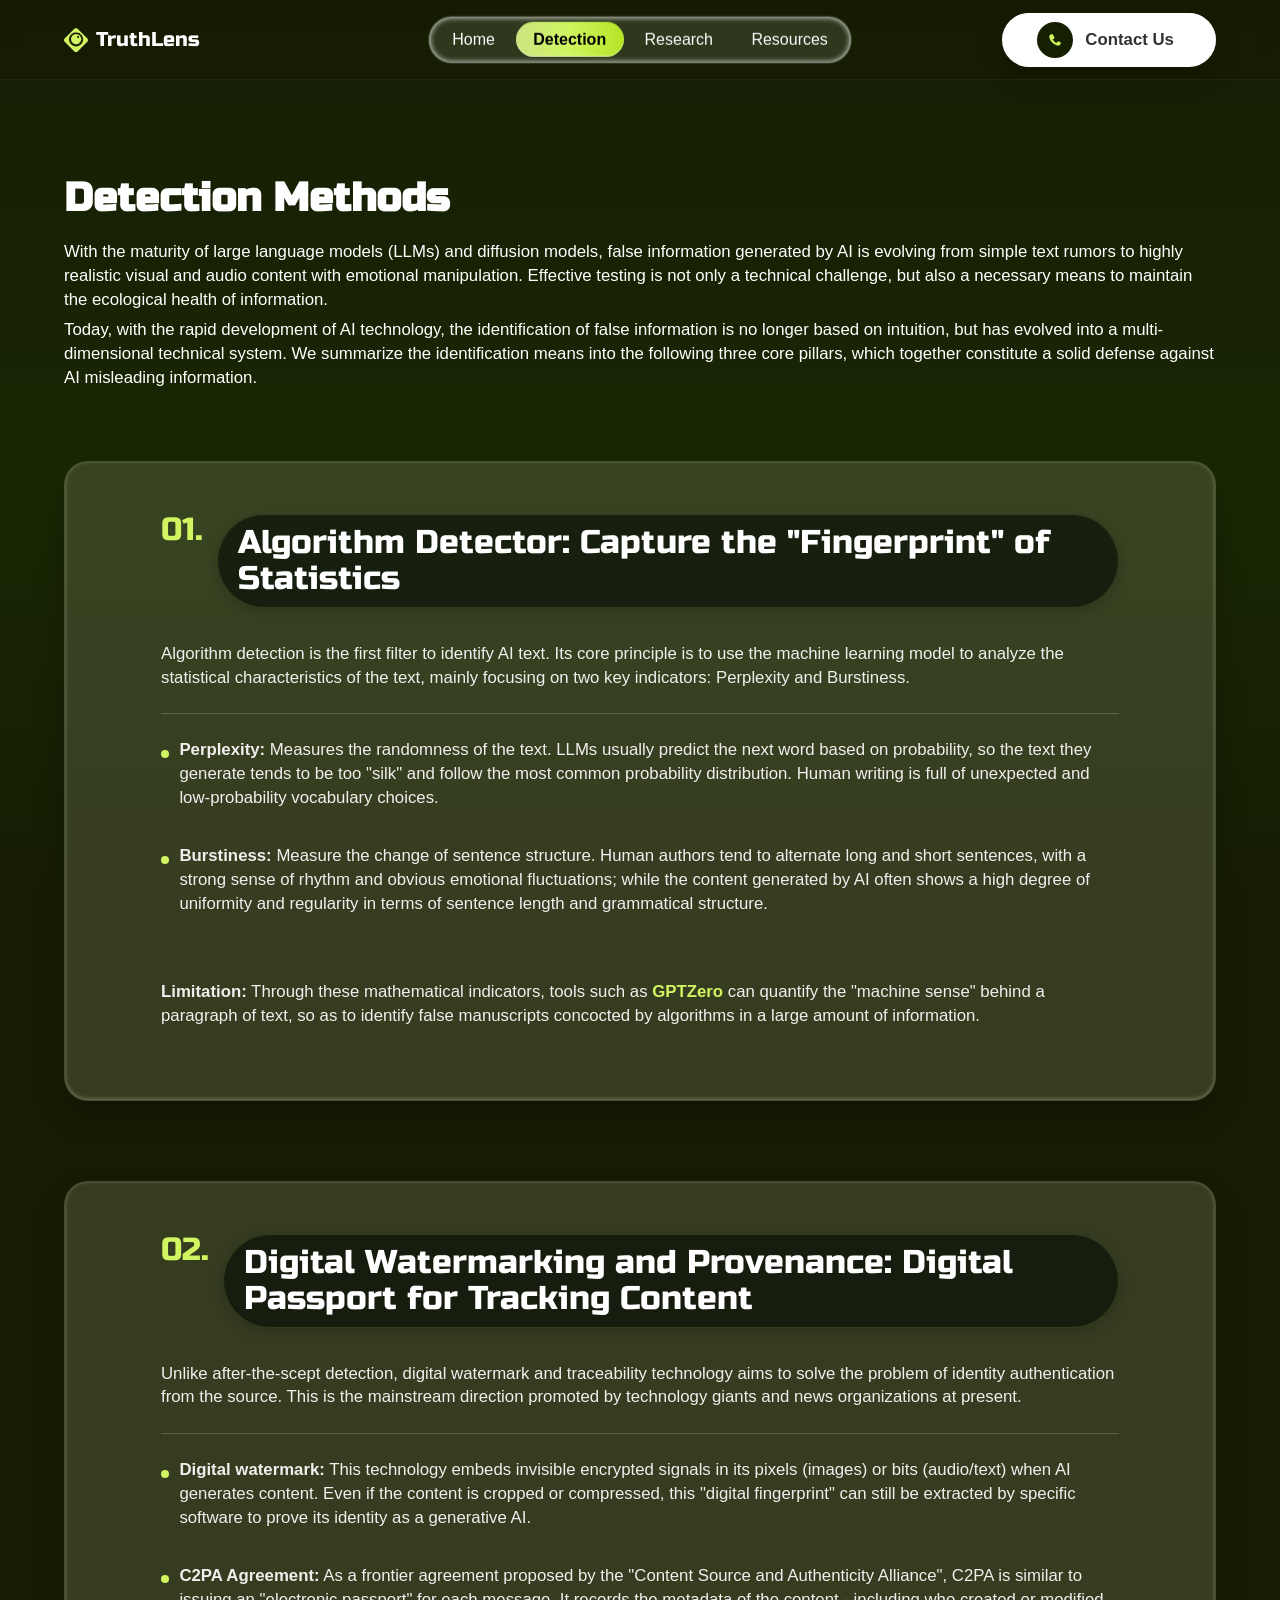
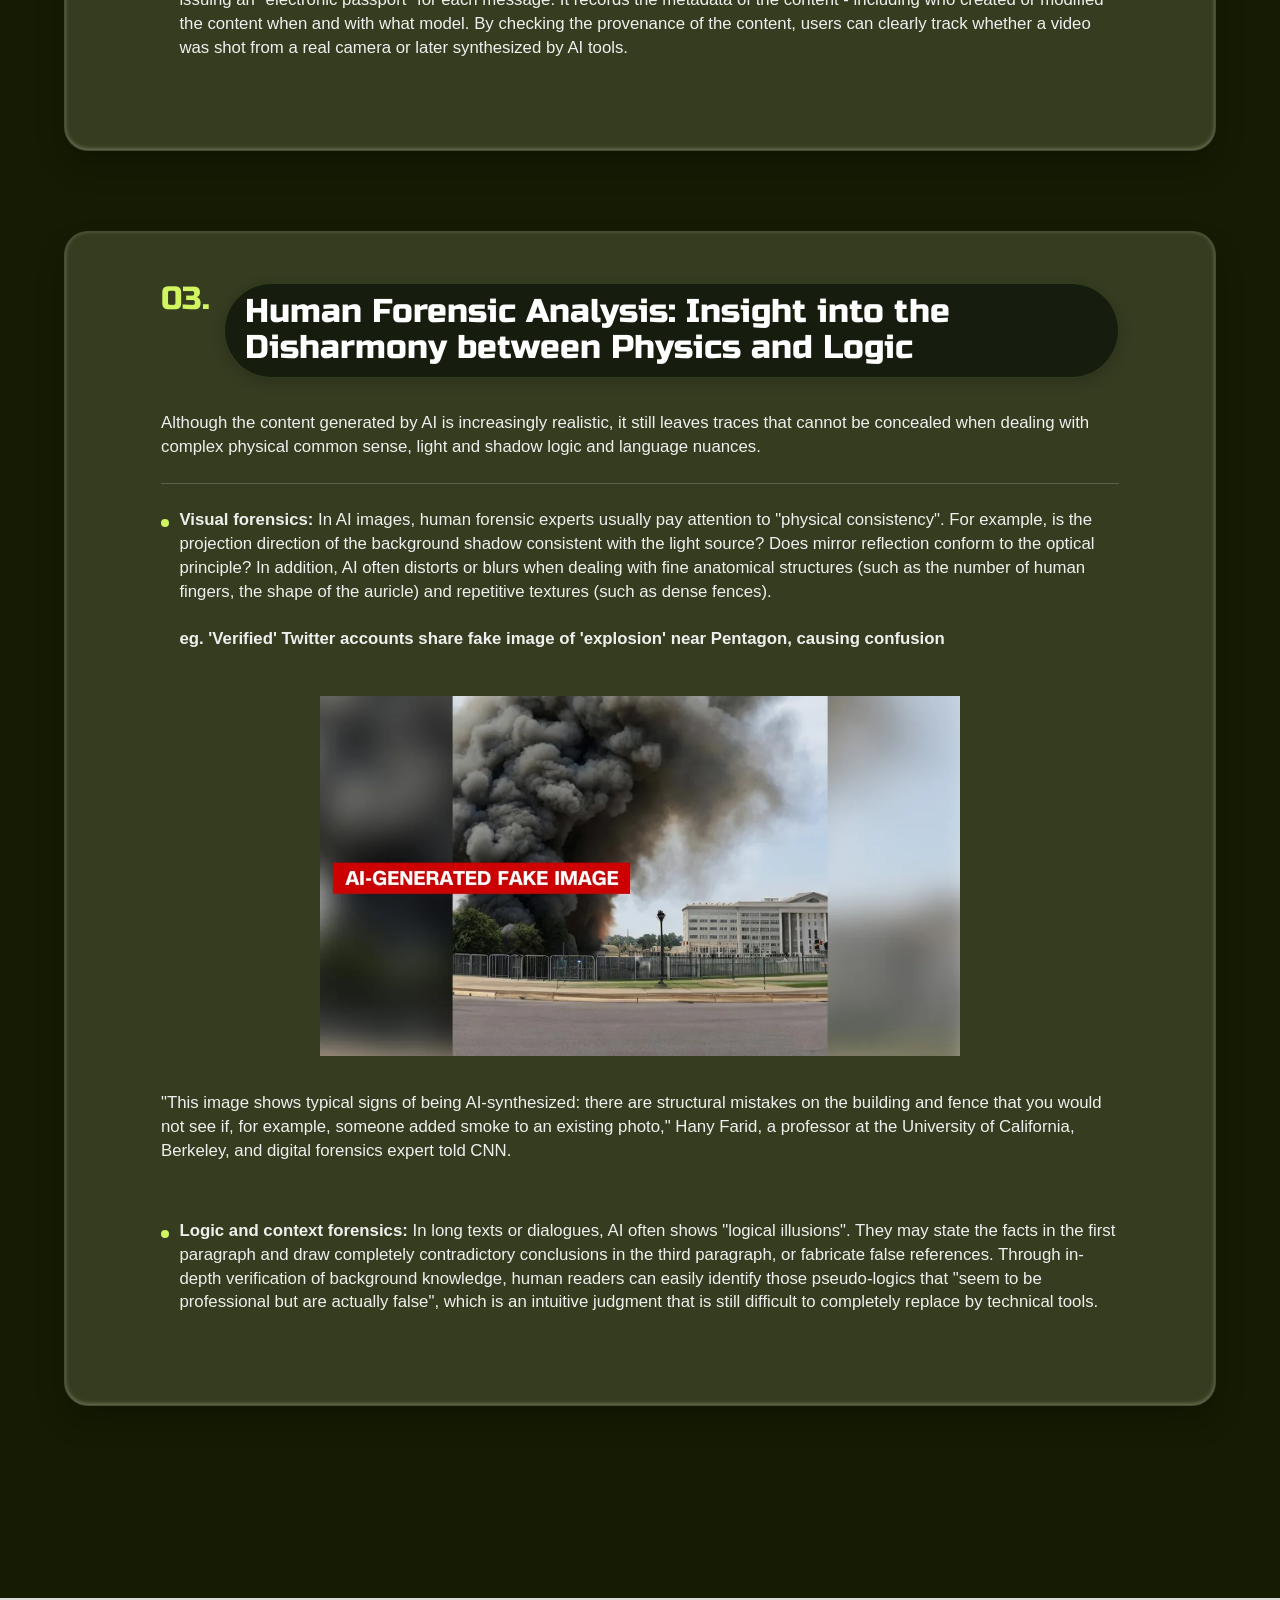
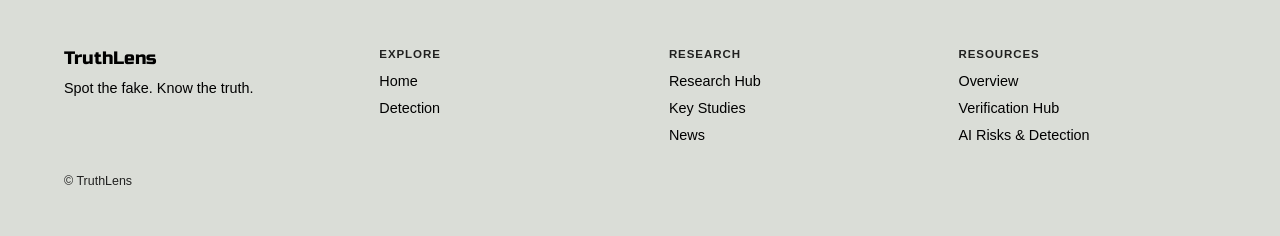
==== commit afc38dc6: "Update detection.html" ====
--- a/detection.html
+++ b/detection.html
@@ -190,14 +190,6 @@
                 synthesized by AI tools.
               </li>
             </ul>
-            <p class="tl-module__limit">
-              <strong>Limitation:</strong> Through these mathematical
-              indicators, tools such as
-              <span class="tl-note-link">GPTZero</span> can quantify the
-              "machine sense" behind a paragraph of text, so as to identify
-              false manuscripts concocted by algorithms in a large amount of
-              information.
-            </p>
           </div>
         </article>
 
